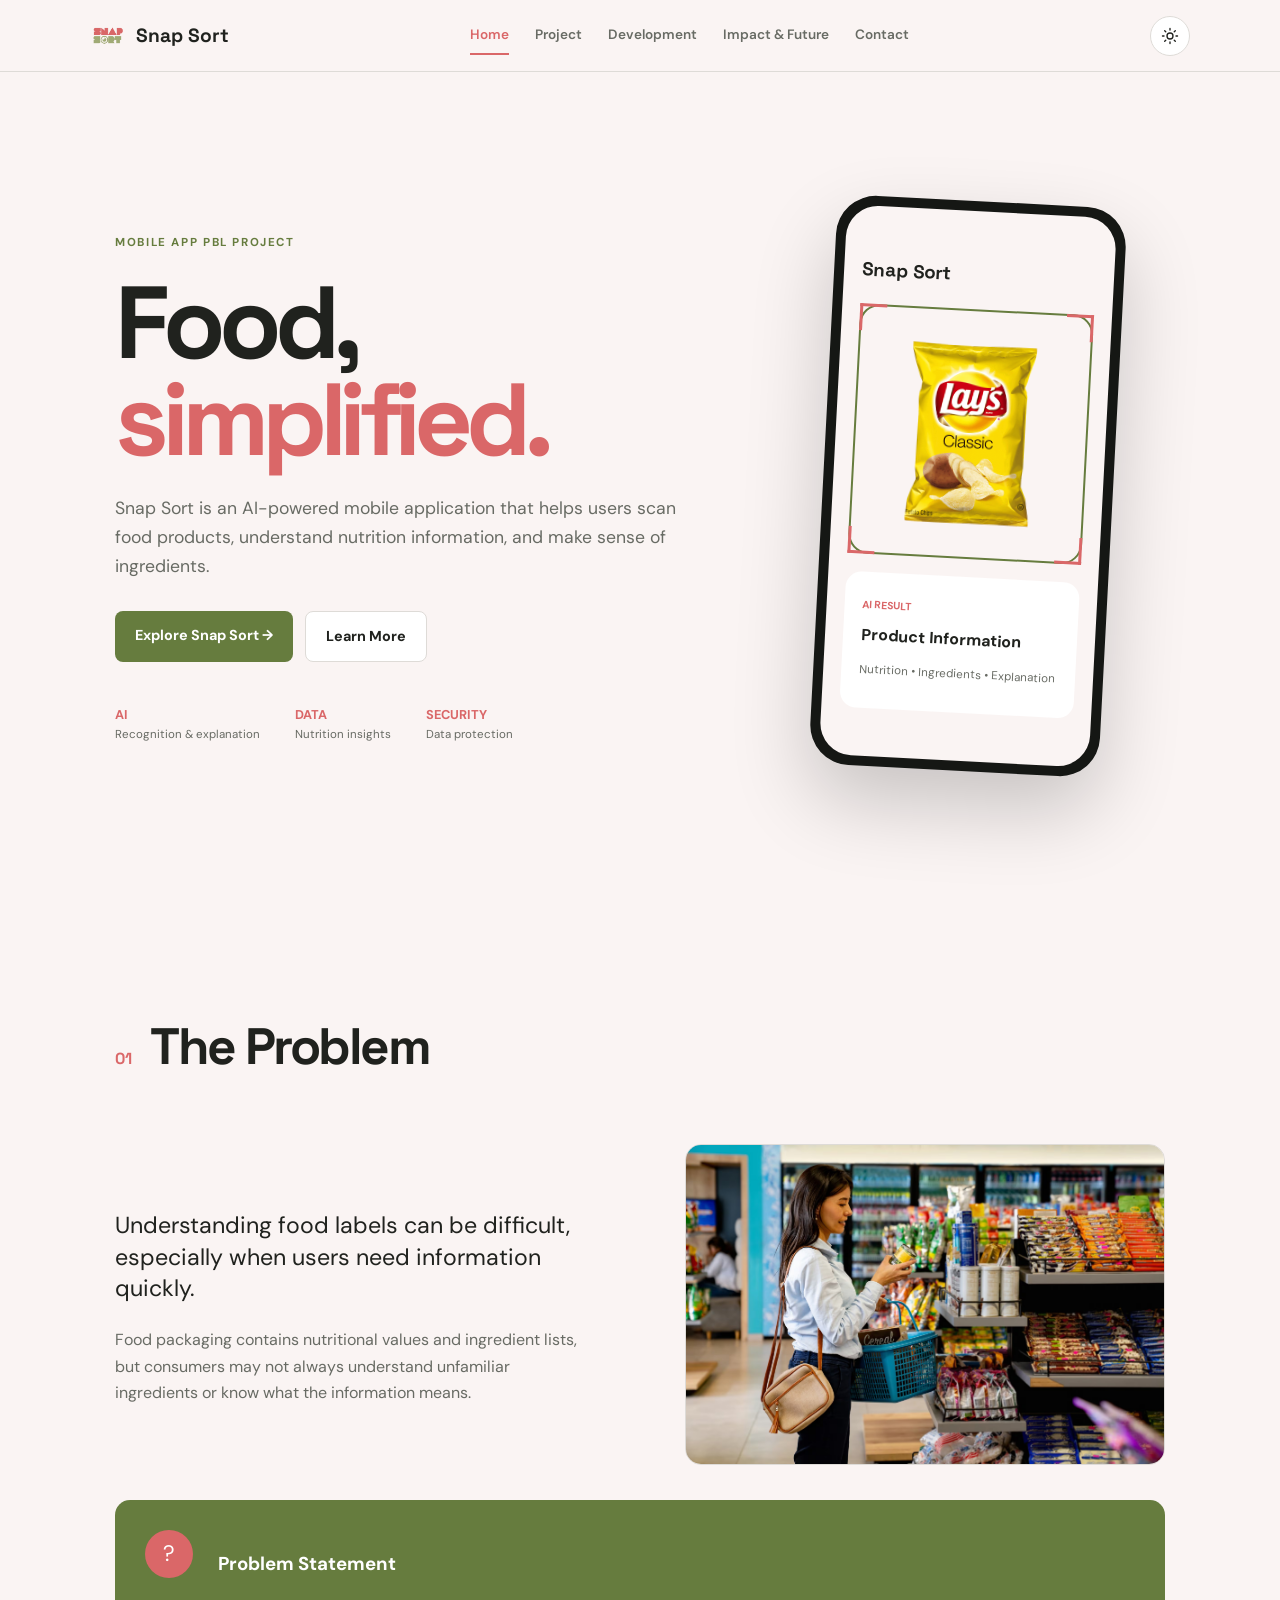
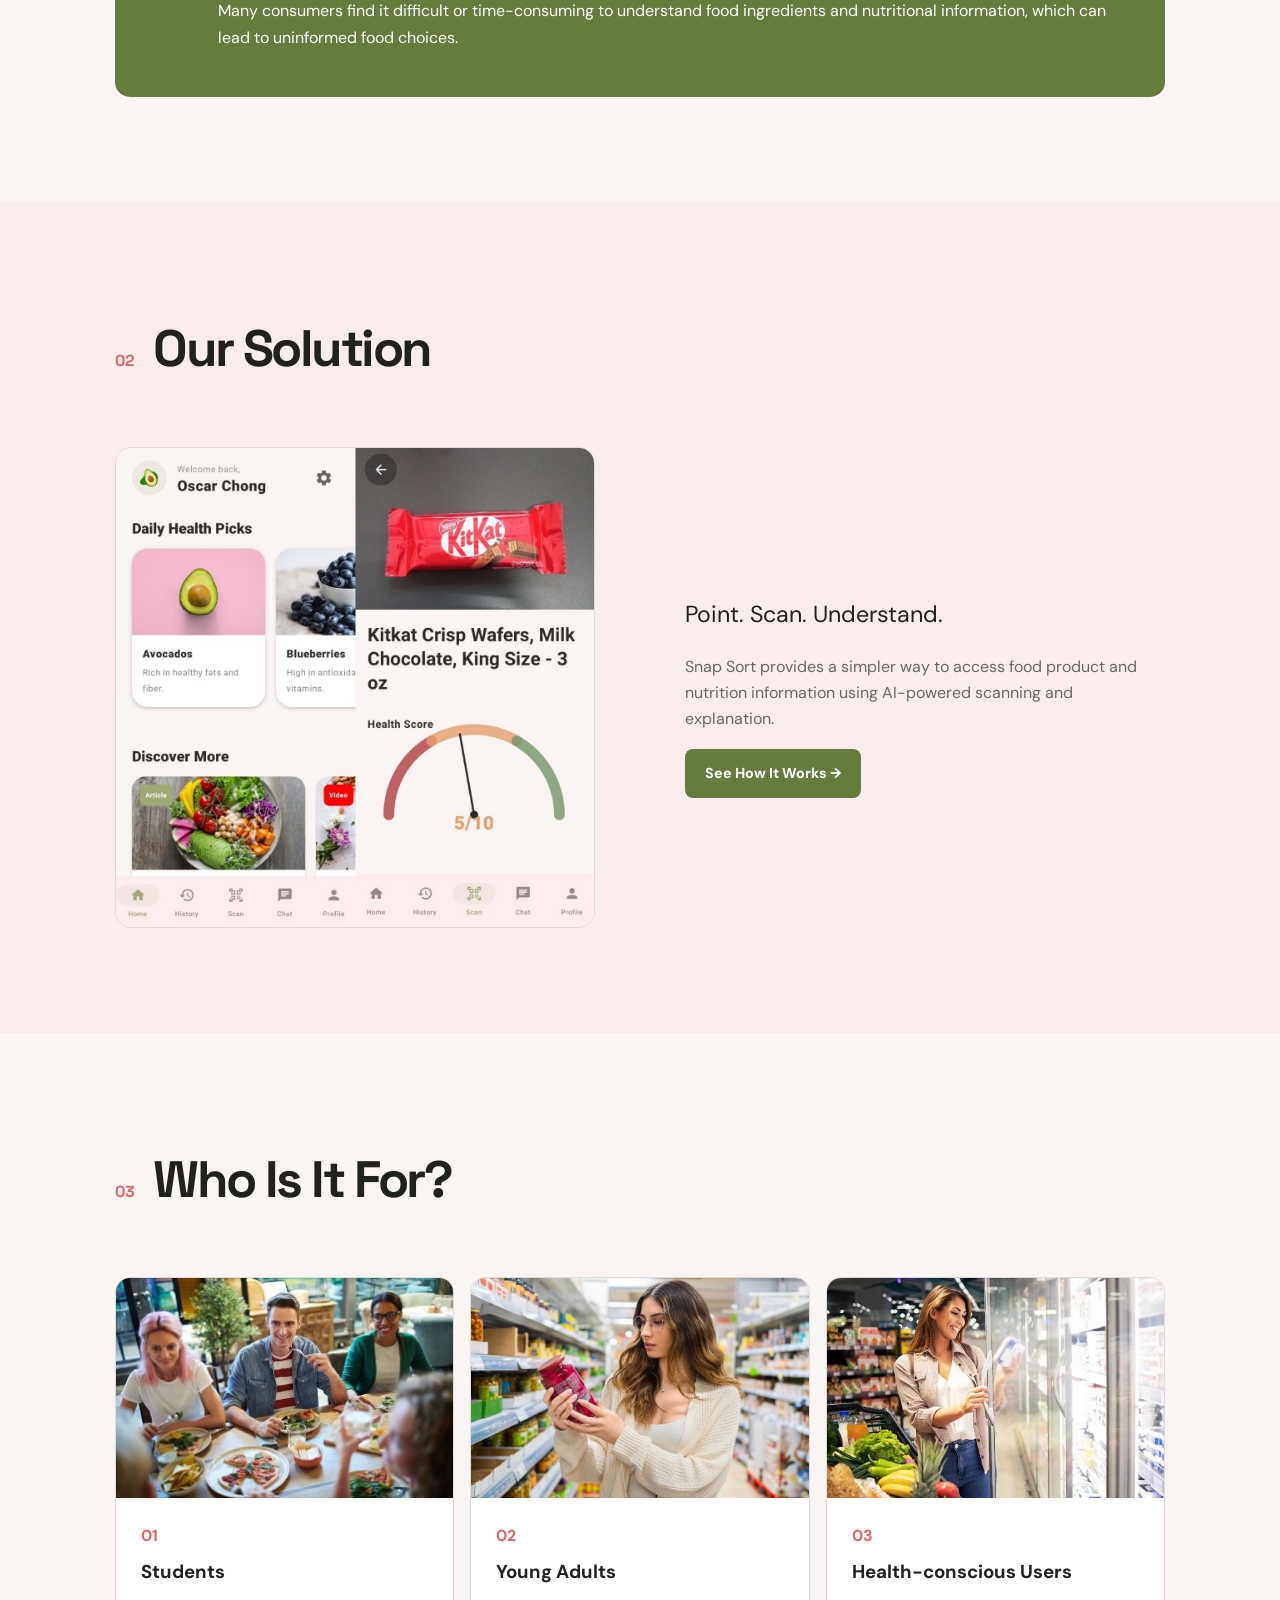
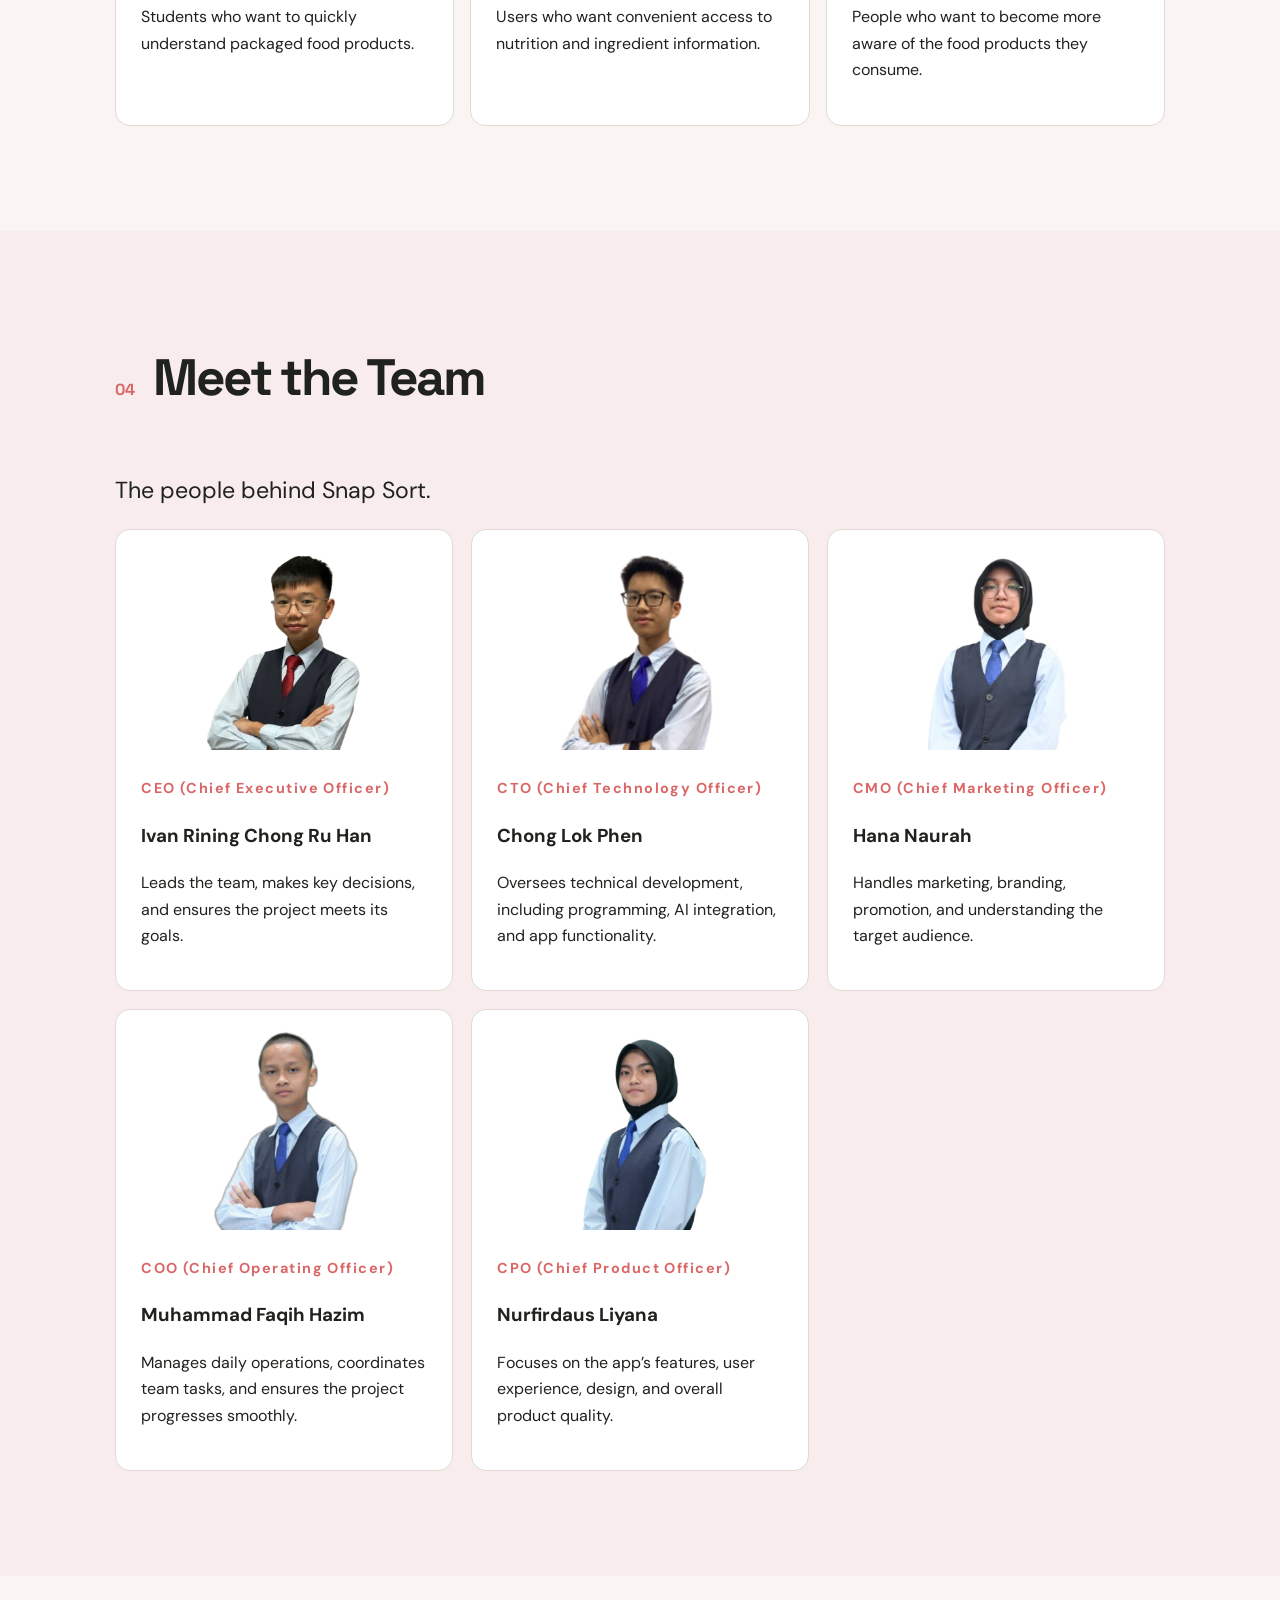
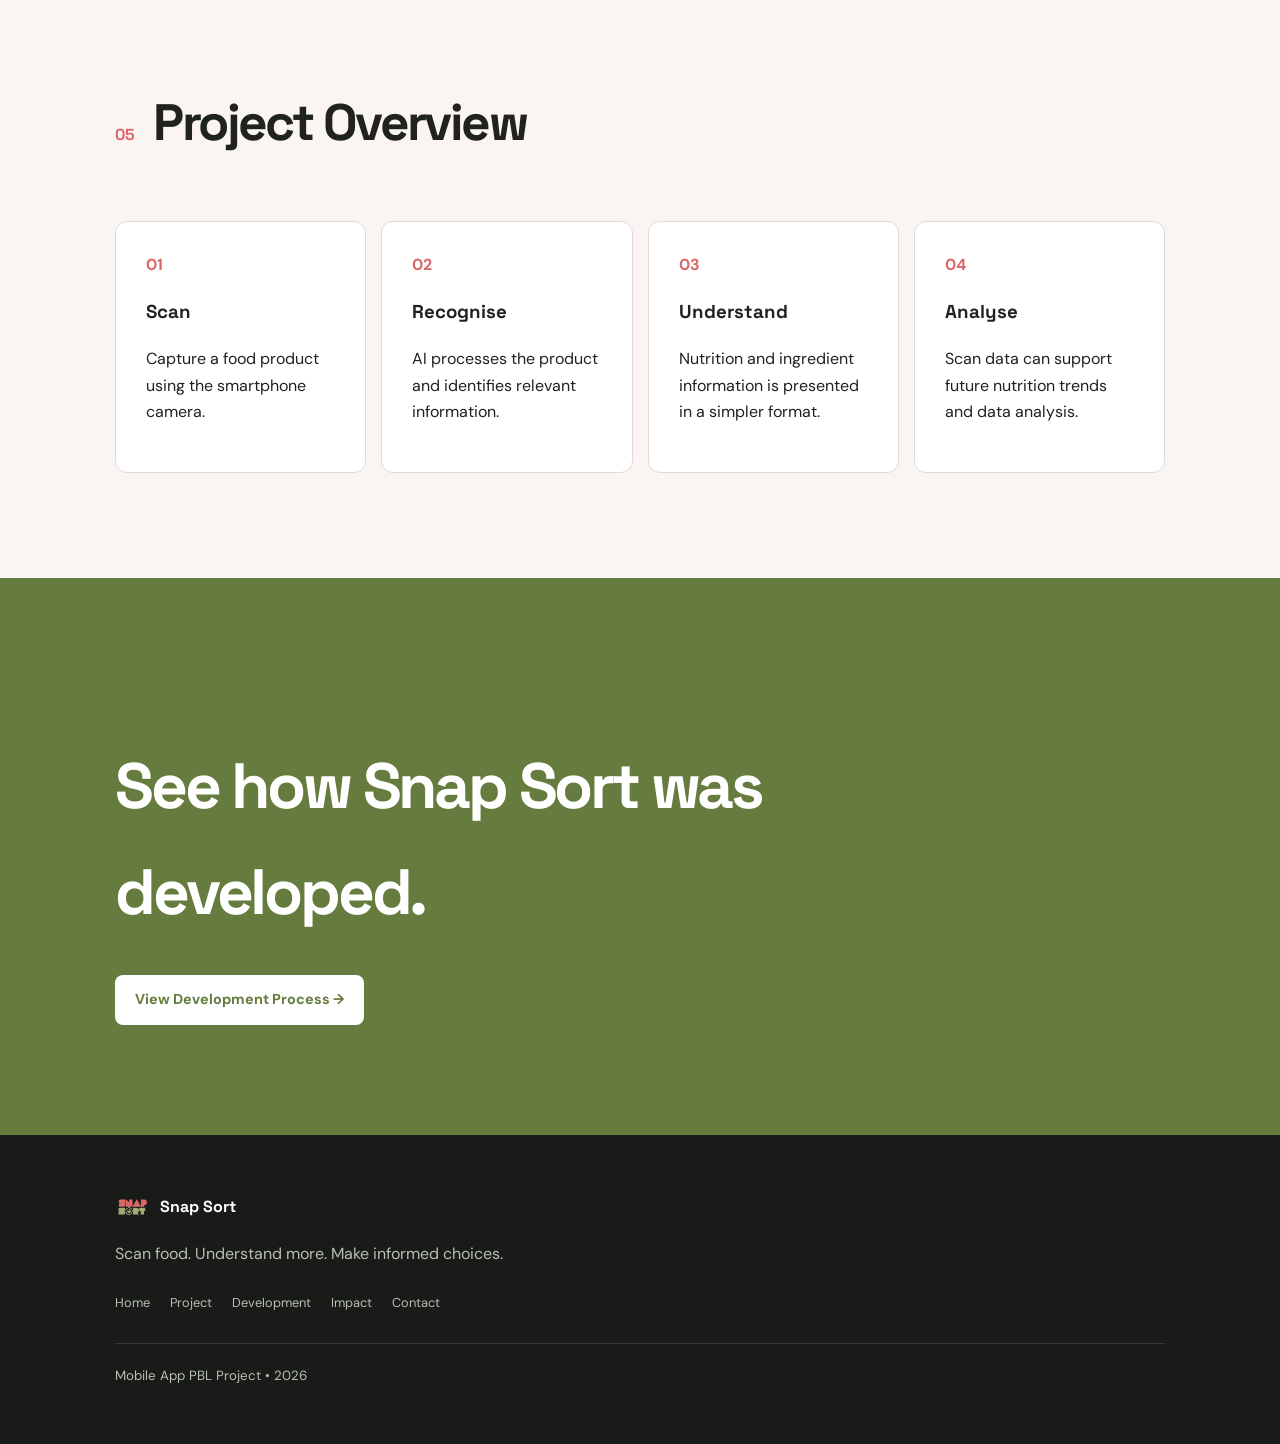
==== index.html @ 12dedc46 "Add files via upload" ====
<!DOCTYPE html>
<html lang="en">

<head>
    <meta charset="UTF-8">
    <meta name="viewport" content="width=device-width, initial-scale=1.0">

    <title>Snap Sort | AI-Powered Food Scanner</title>

    <link rel="stylesheet" href="style.css">

    <link rel="preconnect" href="https://fonts.googleapis.com">
    <link rel="preconnect" href="https://fonts.gstatic.com" crossorigin>

    <link href="https://fonts.googleapis.com/css2?family=DM+Sans:wght@400;500;600;700&family=Space+Grotesk:wght@500;600;700&display=swap" rel="stylesheet">

    <link rel="apple-touch-icon" sizes="180x180" href="/apple-touch-icon.png">
    <link rel="icon" type="image/png" sizes="32x32" href="/favicon-32x32.png">
    <link rel="icon" type="image/png" sizes="16x16" href="/favicon-16x16.png">
    <link rel="manifest" href="/site.webmanifest">
</head>

<body>

<header class="navbar">

    <a href="index.html" class="logo">
        <img src="assets/logo.png" alt="Snap Sort Logo">
        <span>Snap Sort</span>
    </a>

    <nav class="nav-links">
        <a href="index.html" class="active">Home</a>
        <a href="project.html">Project</a>
        <a href="development.html">Development</a>
        <a href="impact.html">Impact & Future</a>
        <a href="contact.html">Contact</a>
    </nav>

    <div class="nav-actions">

        <button id="themeToggle" class="theme-btn" aria-label="Toggle dark mode">
            <svg class="sun-icon" viewBox="0 0 24 24">
                <circle cx="12" cy="12" r="4"></circle>
                <path d="M12 2v2M12 20v2M4.93 4.93l1.41 1.41M17.66 17.66l1.41 1.41M2 12h2M20 12h2M4.93 19.07l1.41-1.41M17.66 6.34l1.41-1.41"></path>
            </svg>

            <svg class="moon-icon" viewBox="0 0 24 24">
                <path d="M21 12.79A9 9 0 1 1 11.21 3 7 7 0 0 0 21 12.79Z"></path>
            </svg>
        </button>

        <button class="menu-btn" id="menuBtn" aria-label="Open menu">
            ☰
        </button>

    </div>

</header>


<!-- HERO -->

<section class="hero">

    <div class="hero-content reveal">

        <span class="eyebrow">
            MOBILE APP PBL PROJECT
        </span>

        <h1>
            Food,
            <span>simplified.</span>
        </h1>

        <p>
            Snap Sort is an AI-powered mobile application that helps
            users scan food products, understand nutrition information,
            and make sense of ingredients.
        </p>

        <div class="hero-buttons">

            <a href="project.html" class="btn primary">
                Explore Snap Sort →
            </a>

            <a href="#problem" class="btn secondary">
                Learn More
            </a>

        </div>

        <div class="hero-stats">

            <div>
                <strong>AI</strong>
                <span>Recognition & explanation</span>
            </div>

            <div>
                <strong>DATA</strong>
                <span>Nutrition insights</span>
            </div>

            <div>
                <strong>SECURITY</strong>
                <span>Data protection</span>
            </div>

        </div>

    </div>


    <div class="phone-container reveal">

        <div class="phone">

            <div class="phone-screen">

                <h3>Snap Sort</h3>

                <div class="scan-box">

                    <div class="corner top-left"></div>
                    <div class="corner top-right"></div>
                    <div class="corner bottom-left"></div>
                    <div class="corner bottom-right"></div>

                    <!--<span>SCAN FOOD</span>-->

                        <img class="scan-box-food" src="assets/food-product.png">

                </div>

                <div class="result-preview">

                    <small>AI RESULT</small>

                    <h4>Product Information</h4>

                    <p>
                        Nutrition • Ingredients • Explanation
                    </p>

                </div>

            </div>

        </div>

    </div>

</section>


<!-- PROBLEM -->

<section class="section" id="problem">

    <div class="section-title reveal">

        <span>01</span>

        <h2>The Problem</h2>

    </div>


    <div class="two-column">

        <div class="reveal">

            <p class="large-text">
                Understanding food labels can be difficult,
                especially when users need information quickly.
            </p>

            <p class="muted">
                Food packaging contains nutritional values and
                ingredient lists, but consumers may not always
                understand unfamiliar ingredients or know what
                the information means.
            </p>

        </div>


        <!-- IMAGE -->

        <div class="visual-card reveal">

            <img
                src="assets/problem-shopping.jpg"
                alt="Person shopping for food"
            >

            <!--<div class="image-caption">
                Replace this with an image showing the problem,
                such as a person comparing food products.
            </div>-->

        </div>

    </div>


    <div class="problem-statement-box reveal">

        <div class="problem-icon">?</div>

        <div>

            <h3>Problem Statement</h3>

            <p>
                Many consumers find it difficult or time-consuming
                to understand food ingredients and nutritional
                information, which can lead to uninformed food choices.
            </p>

        </div>

    </div>

</section>


<!-- SOLUTION -->

<section class="section tinted">

    <div class="section-title reveal">

        <span>02</span>

        <h2>Our Solution</h2>

    </div>


    <div class="solution-layout">

        <div class="visual-card reveal">

            <img
                src="assets/solution.jpg"
                alt="Snap Sort solution"
            >

            <!--<div class="image-caption">
                Add an image showing the app solving the problem.
            </div>-->

        </div>


        <div class="reveal">

            <p class="large-text">
                Point. Scan. Understand.
            </p>

            <p class="muted">
                Snap Sort provides a simpler way to access food
                product and nutrition information using AI-powered
                scanning and explanation.
            </p>

            <a href="project.html" class="btn primary">
                See How It Works →
            </a>

        </div>

    </div>

</section>


<!-- TARGET USERS -->

<section class="section">

    <div class="section-title reveal">

        <span>03</span>

        <h2>Who Is It For?</h2>

    </div>


    <div class="audience-grid">

        <div class="audience-card reveal">

            <img
                src="assets/students.jpg"
                alt="Students"
            >

            <div class="audience-content">

                <span>01</span>

                <h3>Students</h3>

                <p>
                    Students who want to quickly understand
                    packaged food products.
                </p>

            </div>

        </div>


        <div class="audience-card reveal">

            <img
                src="assets/young-adults.jpg"
                alt="Young adults"
            >

            <div class="audience-content">

                <span>02</span>

                <h3>Young Adults</h3>

                <p>
                    Users who want convenient access to
                    nutrition and ingredient information.
                </p>

            </div>

        </div>


        <div class="audience-card reveal">

            <img
                src="assets/health-conscious.jpg"
                alt="Health conscious consumer"
            >

            <div class="audience-content">

                <span>03</span>

                <h3>Health-conscious Users</h3>

                <p>
                    People who want to become more aware of
                    the food products they consume.
                </p>

            </div>

        </div>

    </div>

</section>


<!-- MEET THE TEAM -->

<section class="section tinted">

    <div class="section-title reveal">

        <span>04</span>

        <h2>Meet the Team</h2>

    </div>


    <p class="large-text reveal">
        The people behind Snap Sort.
    </p>


    <div class="team-grid">

        <div class="team-card reveal">

            <img
                src="assets/team-member-1.png"
                alt="Team member"
            >

            <div>

                <span>CEO (Chief Executive Officer)</span>

                <h3>Ivan Rining Chong Ru Han</h3>

                <p>
                    Leads the team, makes key decisions, and ensures the project meets its goals.
                </p>

            </div>

        </div>


        <div class="team-card reveal">

            <img
                src="assets/team-member-2.png"
                alt="Team member"
            >

            <div>

                <span>CTO (Chief Technology Officer)</span>

                <h3>Chong Lok Phen</h3>

                <p>
                    Oversees technical development, including programming, AI integration, and app functionality.
                </p>

            </div>

        </div>

        <div class="team-card reveal">

            <img
                src="assets/team-member-3.png"
                alt="Team member"
            >

            <div>

                <span>CMO (Chief Marketing Officer)</span>

                <h3>Hana Naurah</h3>

                <p>
                    Handles marketing, branding, promotion, and understanding the target audience.
                </p>

            </div>

        </div>

        <div class="team-card reveal">

            <img
                src="assets/team-member-4.png"
                alt="Team member"
            >

            <div>

                <span>COO (Chief Operating Officer)</span>

                <h3>Muhammad Faqih Hazim</h3>

                <p>
                    Manages daily operations, coordinates team tasks, and ensures the project progresses smoothly.
                </p>

            </div>

        </div>


        <div class="team-card reveal">

            <img
                src="assets/team-member-5.png"
                alt="Team member"
            >

            <div>

                <span>CPO (Chief Product Officer)</span>

                <h3>Nurfirdaus Liyana</h3>

                <p>
                    Focuses on the app’s features, user experience, design, and overall product quality.
                </p>

            </div>

        </div>

    </div>

</section>


<!-- QUICK PROJECT OVERVIEW -->

<section class="section">

    <div class="section-title reveal">

        <span>05</span>

        <h2>Project Overview</h2>

    </div>


    <div class="overview-grid">

        <div class="overview-card reveal">

            <strong>01</strong>

            <h3>Scan</h3>

            <p>
                Capture a food product using the smartphone camera.
            </p>

        </div>


        <div class="overview-card reveal">

            <strong>02</strong>

            <h3>Recognise</h3>

            <p>
                AI processes the product and identifies relevant information.
            </p>

        </div>


        <div class="overview-card reveal">

            <strong>03</strong>

            <h3>Understand</h3>

            <p>
                Nutrition and ingredient information is presented
                in a simpler format.
            </p>

        </div>


        <div class="overview-card reveal">

            <strong>04</strong>

            <h3>Analyse</h3>

            <p>
                Scan data can support future nutrition trends
                and data analysis.
            </p>

        </div>

    </div>

</section>


<!-- CTA -->

<section class="cta-section">

    <div class="reveal">

        <span class="eyebrow">
            DISCOVER THE PROJECT
        </span>

        <h2>
            See how Snap Sort was developed.
        </h2>

        <a href="development.html" class="btn white">
            View Development Process →
        </a>

    </div>

</section>


<footer>

    <div class="footer-brand">

        <img
            src="assets/logo.png"
            alt="Snap Sort Logo"
        >

        <span>Snap Sort</span>

    </div>

    <p>
        Scan food. Understand more. Make informed choices.
    </p>

    <div class="footer-links">

        <a href="index.html">Home</a>
        <a href="project.html">Project</a>
        <a href="development.html">Development</a>
        <a href="impact.html">Impact</a>
        <a href="contact.html">Contact</a>

    </div>

    <div class="footer-line"></div>

    <small>
        Mobile App PBL Project • 2026
    </small>

</footer>


<button id="backToTop" class="back-to-top" aria-label="Back to top">
    ↑
</button>


<script src="script.js"></script>

</body>
</html>
---- style.css ----
:root {

    --pink: #da6768;
    --green: #667C3E;
    --cream: #faf4f3;

    --background: #faf4f3;
    --surface: #ffffff;

    --text: #20221e;
    --muted: #686b64;

    --border: #dedbd7;

    --dark: #20251f;

    --shadow:
        0 20px 50px rgba(40, 35, 30, 0.08);

}


body.dark {

    --background: #151814;
    --surface: #20251f;

    --text: #f4f3ee;
    --muted: #b5b9b0;

    --border: #373c35;

    --dark: #0e110e;

    --shadow:
        0 20px 50px rgba(0,0,0,.3);

}


* {
    box-sizing: border-box;
}


html {
    scroll-behavior: smooth;
}


body {

    margin: 0;

    background: var(--background);

    color: var(--text);

    font-family:
        "DM Sans",
        sans-serif;

    line-height: 1.65;

    transition:
        background .3s ease,
        color .3s ease;

}


a {
    color: inherit;
    text-decoration: none;
}


img {
    max-width: 100%;
    display: block;
}


button,
input,
textarea,
select {
    font-family: inherit;
}


/* =========================
   NAVBAR
========================= */

.navbar {

    position: sticky;

    top: 0;

    z-index: 100;

    height: 72px;

    padding:
        0 7vw;

    display: flex;

    align-items: center;

    justify-content: space-between;

    background:
        color-mix(
            in srgb,
            var(--background) 90%,
            transparent
        );

    backdrop-filter: blur(15px);

    border-bottom:
        1px solid var(--border);

}


.logo {

    display: flex;

    align-items: center;

    gap: 10px;

    font-family:
        "Space Grotesk",
        sans-serif;

    font-weight: 700;

    font-size: 1.2rem;

}


.logo img {

    width: 36px;

    height: 36px;

    object-fit: contain;

}


.nav-links {

    display: flex;

    gap: 26px;

}


.nav-links a {

    color: var(--muted);

    font-size: .85rem;

    font-weight: 600;

    position: relative;

    transition: .25s ease;

}


.nav-links a:hover,
.nav-links a.active {

    color: var(--pink);

}


.nav-links a.active::after {

    content: "";

    position: absolute;

    left: 0;

    bottom: -8px;

    width: 100%;

    height: 2px;

    background: var(--pink);

}


.nav-actions {

    display: flex;

    align-items: center;

    gap: 8px;

}


/* THEME ICON */

.theme-btn {

    width: 40px;

    height: 40px;

    border: 1px solid var(--border);

    border-radius: 50%;

    background: var(--surface);

    color: var(--text);

    display: grid;

    place-items: center;

    cursor: pointer;

    transition: .25s ease;

}


.theme-btn:hover {

    transform: rotate(15deg);

}


.theme-btn svg {

    width: 18px;

    height: 18px;

    fill: none;

    stroke: currentColor;

    stroke-width: 1.8;

    stroke-linecap: round;

    stroke-linejoin: round;

}


.moon-icon {
    display: none;
}


body.dark .sun-icon {
    display: none;
}


body.dark .moon-icon {
    display: block;
}


/* MOBILE MENU */

.menu-btn {

    display: none;

    width: 40px;

    height: 40px;

    border: 1px solid var(--border);

    border-radius: 8px;

    background: var(--surface);

    color: var(--text);

    cursor: pointer;

}


/* =========================
   HERO
========================= */

.hero {

    min-height:
        calc(100vh - 72px);

    padding:
        8vw 9vw;

    display: grid;

    grid-template-columns:
        1.2fr .8fr;

    align-items: center;

    gap: 5vw;

}


.eyebrow {

    color: var(--green);

    font-size: .72rem;

    font-weight: 700;

    letter-spacing: .14em;

}


.hero h1,
.page-hero h1 {

    margin:
        20px 0 25px;

    font-family:
        "Space Grotesk",
        sans-serif;

    font-size:
        clamp(4rem, 8vw, 8rem);

    line-height: .95;

    letter-spacing: -.07em;

}


.hero h1 span,
.page-hero h1 span {

    color: var(--pink);

}


.hero-content > p {

    max-width: 650px;

    color: var(--muted);

    font-size: 1.1rem;

}


.hero-buttons {

    display: flex;

    gap: 12px;

    margin:
        30px 0 42px;

    flex-wrap: wrap;

}


.btn {

    display: inline-block;

    padding:
        13px 20px;

    border-radius: 8px;

    border: none;

    font-weight: 700;

    font-size: .9rem;

    cursor: pointer;

    transition:
        transform .25s ease,
        box-shadow .25s ease;

}


.btn:hover {

    transform:
        translateY(-3px);

    box-shadow:
        0 10px 25px rgba(0,0,0,.1);

}


.btn.primary {

    background: var(--green);

    color: white;

}


.btn.secondary {

    background: var(--surface);

    border:
        1px solid var(--border);

}


.btn.white {

    background: white;

    color: var(--green);

}


.hero-stats {

    display: flex;

    gap: 35px;

    flex-wrap: wrap;

}


.hero-stats div {

    display: grid;

}


.hero-stats strong {

    color: var(--pink);

    font-size: .8rem;

}


.hero-stats span {

    color: var(--muted);

    font-size: .72rem;

}


/* PHONE */

.phone-container {

    display: flex;

    justify-content: center;

}


.phone {

    width: 290px;

    height: 570px;

    padding: 10px;

    background: #151714;

    border-radius: 40px;

    box-shadow:
        0 35px 80px rgba(0,0,0,.2);

    transform: rotate(3deg);

    animation:
        floatingPhone 5s ease-in-out infinite;

}


@keyframes floatingPhone {

    0%, 100% {

        transform:
            rotate(3deg)
            translateY(0);

    }

    50% {

        transform:
            rotate(3deg)
            translateY(-12px);

    }

}


.phone-screen {

    height: 100%;

    border-radius: 32px;

    background: var(--cream);

    padding: 30px 18px;

}


.phone-screen h3 {

    font-family:
        "Space Grotesk";

}


.scan-box {

    height: 250px;

    border:
        2px solid var(--green);

    border-radius: 20px;

    display: grid;

    place-items: center;

    color: var(--green);

    font-weight: 700;

    position: relative;

}

.scan-box-food {

    height: 180px;

}


.corner {

    position: absolute;

    width: 27px;

    height: 27px;

    border-color: var(--pink);

    border-style: solid;

}


.top-left {

    top: -2px;
    left: -2px;

    border-width:
        3px 0 0 3px;

}


.top-right {

    top: -2px;
    right: -2px;

    border-width:
        3px 3px 0 0;

}


.bottom-left {

    bottom: -2px;
    left: -2px;

    border-width:
        0 0 3px 3px;

}


.bottom-right {

    bottom: -2px;
    right: -2px;

    border-width:
        0 3px 3px 0;

}


.result-preview {

    margin-top: 18px;

    padding: 18px;

    background: var(--surface);

    border-radius: 16px;

}


.result-preview small {

    color: var(--pink);

    font-weight: 700;

    font-size: .65rem;

}


.result-preview h4 {

    margin: 5px 0;

}


.result-preview p {

    color: var(--muted);

    font-size: .72rem;

}


/* =========================
   GENERAL
========================= */

.section {

    padding:
        105px 9vw;

}


.tinted {

    background:
        color-mix(
            in srgb,
            var(--pink) 5%,
            var(--background)
        );

}


.section-title {

    display: flex;

    align-items: baseline;

    gap: 18px;

    margin-bottom: 55px;

}


.section-title > span {

    color: var(--pink);

    font-family:
        "Space Grotesk";

    font-weight: 700;

}


.section-title h2 {

    margin: 0;

    font-family:
        "Space Grotesk";

    font-size:
        clamp(2.2rem, 4vw, 4rem);

    letter-spacing:
        -.05em;

}


.large-text {

    font-size: 1.45rem;

    line-height: 1.35;

}


.muted {

    color: var(--muted);

}


/* =========================
   PAGE HERO
========================= */

.page-hero {

    padding:
        120px 9vw 100px;

    background:
        linear-gradient(
            135deg,
            color-mix(
                in srgb,
                var(--pink) 9%,
                var(--background)
            ),
            var(--background)
        );

}


.page-hero p {

    max-width: 650px;

    color: var(--muted);

    font-size: 1.1rem;

}


/* =========================
   IMAGE CARDS
========================= */

.visual-card {

    overflow: hidden;

    border-radius: 16px;

    background: var(--surface);

    border:
        1px solid var(--border);

}


.visual-card img {

    width: 100%;

    height: 100%;

    min-height: 300px;

    object-fit: cover;

}


.image-caption {

    padding:
        12px 16px;

    color: var(--muted);

    font-size: .75rem;

}


.two-column {

    display: grid;

    grid-template-columns:
        1fr 1fr;

    gap: 7vw;

    align-items: center;

}


.solution-layout {

    display: grid;

    grid-template-columns:
        1fr 1fr;

    gap: 7vw;

    align-items: center;

}


.problem-statement-box {

    margin-top: 35px;

    display: flex;

    gap: 25px;

    padding: 30px;

    background: var(--green);

    color: white;

    border-radius: 15px;

}


.problem-icon {

    min-width: 48px;

    height: 48px;

    display: grid;

    place-items: center;

    border-radius: 50%;

    background: var(--pink);

    font-size: 1.4rem;

}


/* =========================
   AUDIENCE
========================= */

.audience-grid {

    display: grid;

    grid-template-columns:
        repeat(3, 1fr);

    gap: 16px;

}


.audience-card {

    overflow: hidden;

    background: var(--surface);

    border:
        1px solid var(--border);

    border-radius: 15px;

    transition:
        transform .25s ease,
        box-shadow .25s ease;

}


.audience-card:hover {

    transform:
        translateY(-8px);

    box-shadow:
        var(--shadow);

}


.audience-card img {

    width: 100%;

    height: 220px;

    object-fit: cover;

}


.audience-content {

    padding: 25px;

}


.audience-content > span {

    color: var(--pink);

    font-weight: 700;

}


.audience-content h3 {

    margin:
        8px 0;

}


/* =========================
   TEAM
========================= */

.team-grid {

    display: grid;

    grid-template-columns:
        repeat(3, 1fr);

    gap: 18px;

}


.team-card {

    background: var(--surface);

    border:
        1px solid var(--border);

    border-radius: 15px;

    overflow: hidden;

    transition: .25s ease;

}


.team-card:hover {

    transform:
        translateY(-6px);

    box-shadow:
        var(--shadow);

}


.team-card > img {

    margin-top: 20px;
    width: 100%;

    height: 200px;

    object-fit: scale-down;

}


.team-card > div {

    padding: 25px;

}


.team-card span {

    color: var(--pink);

    font-size: .9rem;

    font-weight: 700;

    letter-spacing: .1em;

}


/* =========================
   OVERVIEW
========================= */

.overview-grid {

    display: grid;

    grid-template-columns:
        repeat(4, 1fr);

    gap: 15px;

}


.overview-card {

    padding: 30px;

    background: var(--surface);

    border:
        1px solid var(--border);

    border-radius: 12px;

}


.overview-card strong {

    color: var(--pink);

}


.overview-card h3 {

    font-family:
        "Space Grotesk";

}


/* =========================
   FEATURE
========================= */

.feature-grid {

    display: grid;

    grid-template-columns:
        repeat(4, 1fr);

    gap: 15px;

}


.feature-card {

    overflow: hidden;

    background: var(--surface);

    border:
        1px solid var(--border);

    border-radius: 12px;

    transition: .25s ease;

}


.feature-card:hover {

    transform:
        translateY(-8px);

    box-shadow:
        var(--shadow);

}


.feature-card > div,
.feature-card > h3,
.feature-card > p {

    margin-left: 24px;

    margin-right: 24px;

}


.feature-number {

    padding-top: 25px;

    color: var(--pink);

    font-family:
        "Space Grotesk";

    font-weight: 700;

}


.feature-card img {

    width: 100%;

    height: 160px;

    object-fit: cover;

    margin-top: 25px;

}


/* =========================
   SCREENSHOTS
========================= */

.screenshots {

    display: grid;

    grid-template-columns:
        repeat(3, 1fr);

    gap: 20px;

}


.screenshot-card {

    background: var(--surface);

    padding: 15px;

    border-radius: 15px;

}


.screenshot-image {

    background:
        var(--background);

    border-radius: 10px;

    overflow: hidden;

}


.screenshot-image img {

    width: 100%;

    height: 420px;

    object-fit: contain;

}


.screenshot-card h3 {

    margin:
        20px 10px 5px;

}


.screenshot-card p {

    margin:
        0 10px 15px;

    color: var(--muted);

    font-size: .8rem;

}


/* =========================
   DOMAINS
========================= */

.domain-grid {

    display: grid;

    grid-template-columns:
        repeat(3, 1fr);

    gap: 16px;

}


.domain-card {

    padding: 35px;

    min-height: 310px;

    border-radius: 15px;

}


.ai-card {

    background: #ead2d1;

}


.data-card {

    background: #e2e6d7;

}


.security-card {

    background: #e7e4dc;

}


body.dark .ai-card {

    background: #432e2e;

}


body.dark .data-card {

    background: #30382a;

}


body.dark .security-card {

    background: #34332d;

}


.domain-label {

    font-size: .7rem;

    font-weight: 700;

    letter-spacing: .12em;

}


.domain-card h3 {

    margin-top: 25px;

    font-size: 1.8rem;

}


.pills {

    display: flex;

    gap: 7px;

    flex-wrap: wrap;

    margin-top: 25px;

}


.pills span {

    background:
        rgba(255,255,255,.6);

    padding:
        6px 9px;

    border-radius: 20px;

    font-size: .7rem;

}


/* =========================
   SYSTEM FLOW
========================= */

.system-flow {

    display: flex;

    justify-content: center;

    align-items: center;

    gap: 12px;

    flex-wrap: wrap;

}


.flow-step {

    display: grid;

    min-width: 120px;

    padding:
        18px 22px;

    background: var(--surface);

    border:
        1px solid var(--border);

    border-radius: 10px;

}


.flow-step span {

    color: var(--pink);

    font-size: .7rem;

}


.flow-step strong {

    font-family:
        "Space Grotesk";

}


.flow-step small {

    color: var(--muted);

}


.flow-arrow {

    color: var(--green);

    font-size: 1.5rem;

}


/* =========================
   VIDEO
========================= */

.dark-section {

    background: var(--dark);

    color: white;

}


.light h2 {

    color: white;

}


.light > span {

    color: #efa2a3;

}


.video-box {

    width: 100%;

    max-width: 1100px;

    margin: auto;

    overflow: hidden;

    border-radius: 16px;

    background: #000;

}


.video-box video {

    display: block;

    width: 100%;

    max-height: 650px;

}


.light-video {

    border:
        1px solid var(--border);

}


.video-description {

    max-width: 800px;

    margin:
        20px auto 0;

    text-align: center;

    color: var(--muted);

}


/* =========================
   TIMELINE
========================= */

.timeline {

    max-width: 900px;

    margin: auto;

}


.timeline-item {

    display: grid;

    grid-template-columns:
        65px 1fr;

    gap: 25px;

    padding-bottom: 50px;

    border-left:
        1px solid var(--border);

    margin-left: 30px;

}


.timeline-item > span {

    margin-left: -33px;

    width: 64px;

    height: 64px;

    display: grid;

    place-items: center;

    border-radius: 50%;

    background: var(--background);

    border:
        1px solid var(--border);

    color: var(--pink);

    font-family:
        "Space Grotesk";

}


.timeline-item p {

    color: var(--muted);

}


.timeline-item img {

    width: 100%;

    max-width: 600px;

    max-height: 350px;

    object-fit: cover;

    border-radius: 10px;

    margin-top: 18px;

}


/* =========================
   EVIDENCE
========================= */

.evidence-grid {

    display: grid;

    grid-template-columns:
        repeat(3, 1fr);

    gap: 16px;

    margin-top: 50px;

}


.evidence-card {

    overflow: hidden;

    background: var(--surface);

    border:
        1px solid var(--border);

    border-radius: 12px;

}


.evidence-card img {

    width: 100%;

    height: 220px;

    object-fit: cover;

}


.evidence-card h3,
.evidence-card p {

    margin-left: 18px;

    margin-right: 18px;

}


.evidence-card p {

    color: var(--muted);

    font-size: .8rem;

}


/* =========================
   DELIVERABLES
========================= */

.deliverables {

    display: grid;

    grid-template-columns:
        repeat(2, 1fr);

    gap: 12px;

}


.deliverable {

    display: flex;

    gap: 16px;

    padding: 20px;

    background: var(--surface);

    border:
        1px solid var(--border);

    border-radius: 10px;

}


.deliverable > span {

    color: var(--green);

    font-weight: 700;

}


.deliverable p {

    margin:
        5px 0 0;

    color: var(--muted);

    font-size: .8rem;

}


/* =========================
   IMPACT
========================= */

.value-grid {

    display: grid;

    grid-template-columns:
        1fr 1fr;

    gap: 8vw;

}


.impact-list > div {

    display: grid;

    grid-template-columns:
        45px 1fr;

    gap: 15px;

    padding: 16px 0;

    border-bottom:
        1px solid var(--border);

}


.impact-list b {

    color: var(--pink);

}


.benefits-layout {

    display: grid;

    grid-template-columns:
        1fr 1fr;

    gap: 7vw;

    align-items: center;

}


.metrics {

    display: grid;

    grid-template-columns:
        repeat(3, 1fr);

    margin-top: 45px;

}


.metric {

    padding: 30px;

    text-align: center;

    border-right:
        1px solid var(--border);

}


.metric:last-child {

    border-right: none;

}


.metric strong {

    display: block;

    font-family:
        "Space Grotesk";

    font-size: 3rem;

    color: var(--green);

}


.metric span {

    color: var(--muted);

}


.survey-image {

    max-width: 900px;

    margin:
        40px auto 0;

}


.survey-image img {

    max-height: 500px;

    object-fit: contain;

}


/* =========================
   FUTURE
========================= */

.future-grid {

    display: grid;

    grid-template-columns:
        repeat(3, 1fr);

    gap: 15px;

}


.future-card {

    padding: 28px;

    border:
        1px solid #41483e;

    border-radius: 12px;

}


.future-card > span {

    color: #efa2a3;

    font-size: .7rem;

    font-weight: 700;

    letter-spacing: .1em;

}


.future-card h3 {

    color: white;

}


.future-card p {

    color: #b9beb6;

    font-size: .88rem;

}


.future-conclusion {

    margin-top: 45px;

    padding: 25px;

    border-left:
        3px solid var(--pink);

    color: #d4d8d0;

}


/* =========================
   LINKS
========================= */

.links-grid {

    display: grid;

    grid-template-columns:
        repeat(4, 1fr);

    gap: 15px;

}


.link-card {

    min-height: 170px;

    padding: 28px;

    display: grid;

    background: var(--surface);

    border:
        1px solid var(--border);

    border-radius: 12px;

    transition: .25s ease;

}


.link-card:hover {

    transform:
        translateY(-6px);

    border-color: var(--pink);

}


.link-card span {

    color: var(--pink);

    font-size: 1.8rem;

}


.link-card small {

    color: var(--muted);

}


.qr-small {

    width: 100px;

    height: 100px;

    object-fit: contain;

}


/* =========================
   REFERENCES
========================= */

.references {

    max-width: 900px;

}


.references li {

    padding: 6px 0;

    color: var(--muted);

}


/* =========================
   CONTACT
========================= */

.contact-grid {

    display: grid;

    grid-template-columns:
        .8fr 1.2fr;

    gap: 7vw;

}


.contact-info {

    display: grid;

    align-content: start;

    gap: 20px;

}


.contact-item {

    display: flex;

    gap: 18px;

    padding: 22px;

    background: var(--surface);

    border:
        1px solid var(--border);

    border-radius: 12px;

}


.contact-item > span {

    color: var(--pink);

    font-size: 1.4rem;

}


.contact-item small {

    display: block;

    color: var(--muted);

    font-size: .7rem;

    font-weight: 700;

    text-transform: uppercase;

    letter-spacing: .08em;

}


.contact-item a {

    color: var(--green);

    font-weight: 600;

}


.feedback-box {

    padding: 35px;

    background: var(--surface);

    border:
        1px solid var(--border);

    border-radius: 15px;

}


.feedback-box form {

    display: grid;

    gap: 9px;

    margin-top: 25px;

}


.feedback-box label {

    margin-top: 8px;

    font-size: .8rem;

    font-weight: 700;

}


.feedback-box input,
.feedback-box textarea,
.feedback-box select {

    width: 100%;

    padding: 13px 14px;

    border:
        1px solid var(--border);

    border-radius: 8px;

    background: var(--background);

    color: var(--text);

    outline: none;

    resize: vertical;

}


.feedback-box input:focus,
.feedback-box textarea:focus,
.feedback-box select:focus {

    border-color: var(--pink);

}


.feedback-box button {

    margin-top: 12px;

}


/* =========================
   CTA
========================= */

.cta-section {

    padding:
        110px 9vw;

    background: var(--green);

    color: white;

}


.cta-section h2 {

    max-width: 800px;

    margin:
        20px 0 30px;

    font-family:
        "Space Grotesk";

    font-size:
        clamp(2.5rem, 5vw, 5rem);

    letter-spacing:
        -.05em;

}


/* =========================
   FOOTER
========================= */

footer {

    padding:
        55px 9vw;

    background: #181b17;

    color: #b9beb6;

}


.footer-brand {

    display: flex;

    align-items: center;

    gap: 10px;

    font-family:
        "Space Grotesk";

    font-weight: 700;

    color: white;

}


.footer-brand img {

    width: 35px;

    height: 35px;

    object-fit: contain;

}


.footer-links {

    display: flex;

    gap: 20px;

    flex-wrap: wrap;

    margin-top: 25px;

}


.footer-links a {

    color: #b9beb6;

    font-size: .8rem;

}


.footer-links a:hover {

    color: white;

}


.footer-line {

    height: 1px;

    margin:
        30px 0 18px;

    background: #353a34;

}


/* =========================
   BACK TO TOP
========================= */

.back-to-top {

    position: fixed;

    right: 25px;

    bottom: 25px;

    width: 48px;

    height: 48px;

    border: none;

    border-radius: 50%;

    background: var(--pink);

    color: white;

    font-size: 1.3rem;

    cursor: pointer;

    opacity: 0;

    transform:
        translateY(20px);

    pointer-events: none;

    transition: .3s ease;

    box-shadow:
        0 10px 30px rgba(0,0,0,.2);

}


.back-to-top.show {

    opacity: 1;

    transform:
        translateY(0);

    pointer-events: auto;

}


/* =========================
   ANIMATION
========================= */

.reveal {

    opacity: 0;

    transform:
        translateY(35px);

    transition:
        opacity .7s ease,
        transform .7s ease;

}


.reveal.visible {

    opacity: 1;

    transform:
        translateY(0);

}


/* =========================
   MOBILE
========================= */

@media(max-width: 1000px) {

    .nav-links {

        display: none;

        position: absolute;

        top: 72px;

        left: 0;

        right: 0;

        padding:
            25px 8vw;

        background:
            var(--background);

        border-bottom:
            1px solid var(--border);

        flex-direction: column;

        gap: 18px;

    }


    .nav-links.open {

        display: flex;

    }


    .menu-btn {

        display: block;

    }


    .hero {

        grid-template-columns: 1fr;

    }


    .phone-container {

        display: none;

    }


    .feature-grid,
    .overview-grid,
    .domain-grid,
    .future-grid {

        grid-template-columns:
            repeat(2, 1fr);

    }


    .screenshots,
    .evidence-grid,
    .team-grid {

        grid-template-columns:
            repeat(2, 1fr);

    }


    .links-grid {

        grid-template-columns:
            repeat(2, 1fr);

    }

}


/* =========================
   SMALL MOBILE
========================= */

@media(max-width: 650px) {

    .navbar {

        padding:
            0 6vw;

    }


    .hero,
    .section {

        padding-left: 7vw;
        padding-right: 7vw;

    }


    .hero h1,
    .page-hero h1 {

        font-size: 4rem;

    }


    .two-column,
    .solution-layout,
    .value-grid,
    .benefits-layout,
    .contact-grid {

        grid-template-columns: 1fr;

    }


    .feature-grid,
    .overview-grid,
    .domain-grid,
    .audience-grid,
    .future-grid,
    .screenshots,
    .evidence-grid,
    .team-grid,
    .deliverables,
    .links-grid {

        grid-template-columns: 1fr;

    }


    .system-flow {

        flex-direction: column;

    }


    .flow-arrow {

        transform:
            rotate(90deg);

    }


    .metrics {

        grid-template-columns: 1fr;

    }


    .metric {

        border-right: none;

        border-bottom:
            1px solid var(--border);

    }


    .metric:last-child {

        border-bottom: none;

    }


    .timeline-item {

        grid-template-columns:
            45px 1fr;

        margin-left: 22px;

    }


    .timeline-item > span {

        width: 45px;

        height: 45px;

        margin-left: -23px;

    }


    .problem-statement-box {

        flex-direction: column;

    }

}
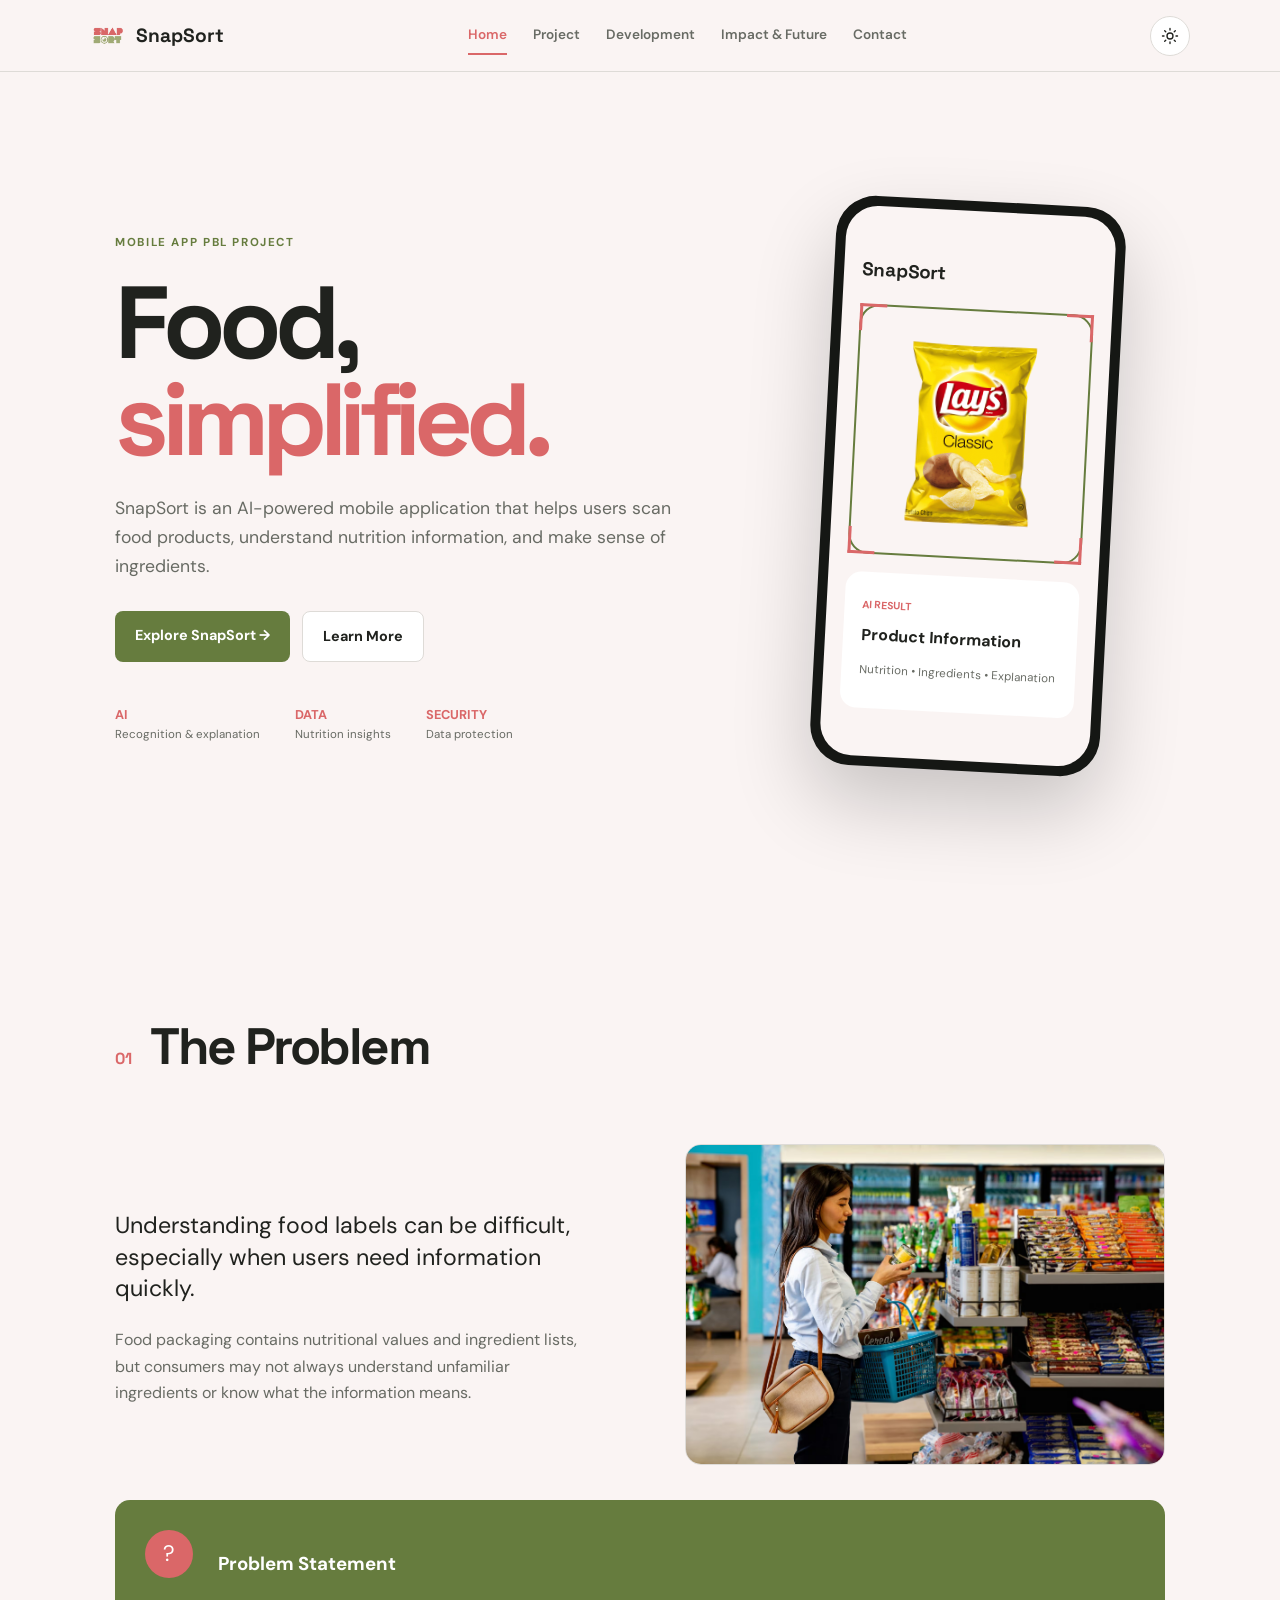
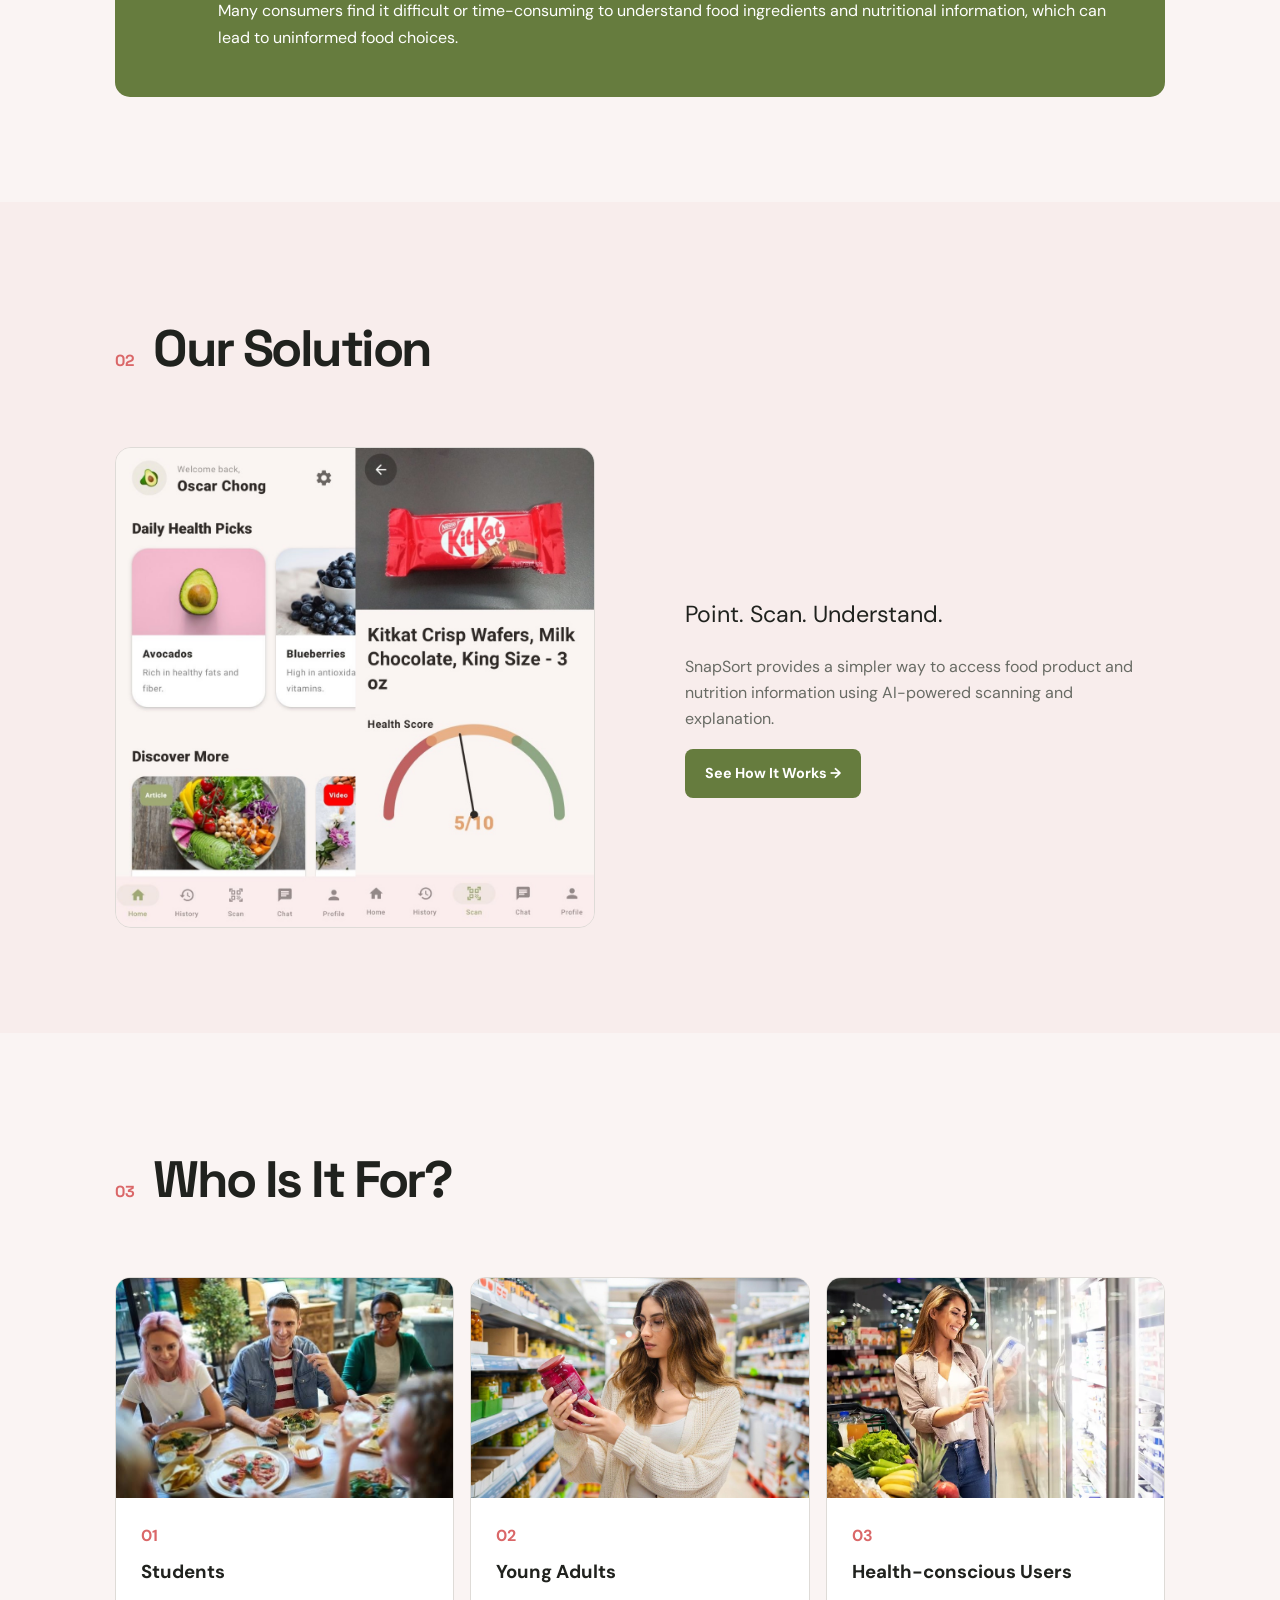
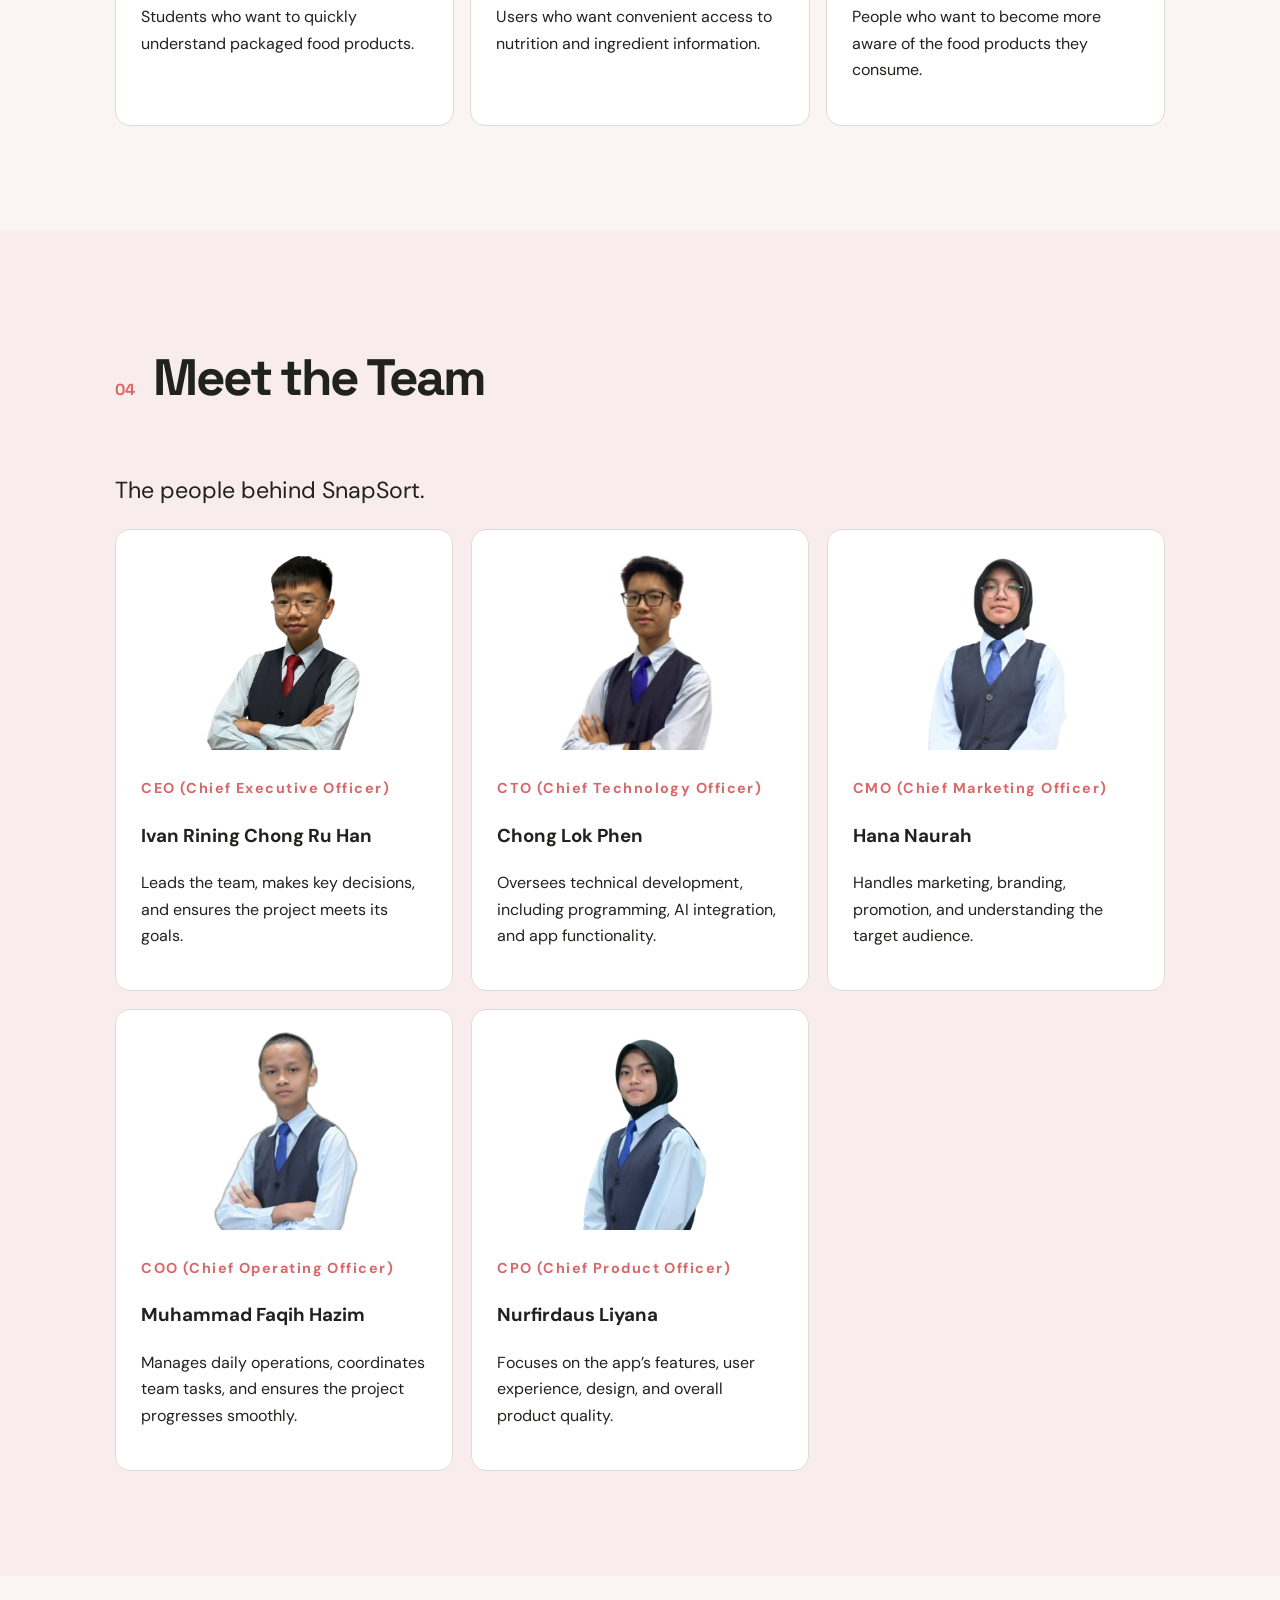
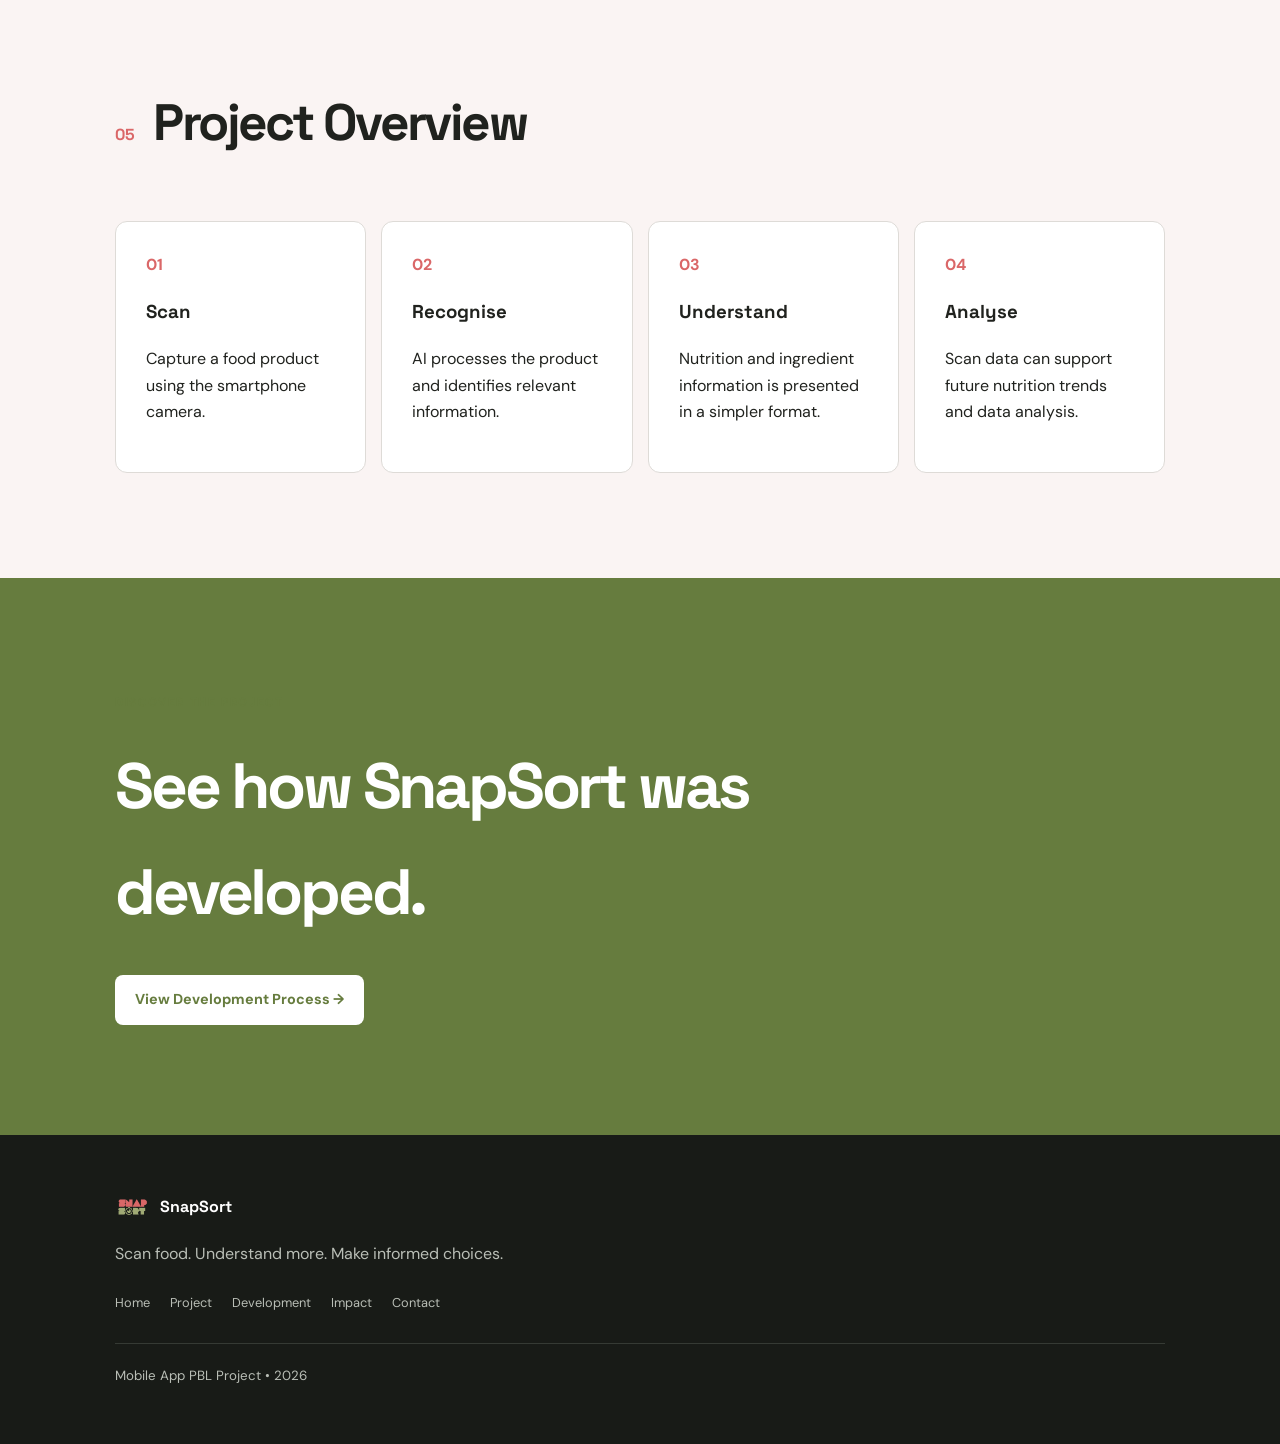
==== commit f099c2ba: "Update index.html" ====
--- a/index.html
+++ b/index.html
@@ -2,10 +2,14 @@
 <html lang="en">
 
 <head>
+    <link rel="apple-touch-icon" sizes="180x180" href="apple-touch-icon.png">
+    <link rel="icon" type="image/png" sizes="32x32" href="favicon-32x32.png">
+    <link rel="icon" type="image/png" sizes="16x16" href="favicon-16x16.png">
+    <link rel="manifest" href="site.webmanifest">
     <meta charset="UTF-8">
     <meta name="viewport" content="width=device-width, initial-scale=1.0">
 
-    <title>Snap Sort | AI-Powered Food Scanner</title>
+    <title>SnapSort | AI-Powered Food Scanner</title>
 
     <link rel="stylesheet" href="style.css">
 
@@ -14,10 +18,6 @@
 
     <link href="https://fonts.googleapis.com/css2?family=DM+Sans:wght@400;500;600;700&family=Space+Grotesk:wght@500;600;700&display=swap" rel="stylesheet">
 
-    <link rel="apple-touch-icon" sizes="180x180" href="/apple-touch-icon.png">
-    <link rel="icon" type="image/png" sizes="32x32" href="/favicon-32x32.png">
-    <link rel="icon" type="image/png" sizes="16x16" href="/favicon-16x16.png">
-    <link rel="manifest" href="/site.webmanifest">
 </head>
 
 <body>
@@ -25,8 +25,8 @@
 <header class="navbar">
 
     <a href="index.html" class="logo">
-        <img src="assets/logo.png" alt="Snap Sort Logo">
-        <span>Snap Sort</span>
+        <img src="assets/logo.png" alt="SnapSort Logo">
+        <span>SnapSort</span>
     </a>
 
     <nav class="nav-links">
@@ -75,7 +75,7 @@
         </h1>
 
         <p>
-            Snap Sort is an AI-powered mobile application that helps
+            SnapSort is an AI-powered mobile application that helps
             users scan food products, understand nutrition information,
             and make sense of ingredients.
         </p>
@@ -83,7 +83,7 @@
         <div class="hero-buttons">
 
             <a href="project.html" class="btn primary">
-                Explore Snap Sort →
+                Explore SnapSort →
             </a>
 
             <a href="#problem" class="btn secondary">
@@ -120,7 +120,7 @@
 
             <div class="phone-screen">
 
-                <h3>Snap Sort</h3>
+                <h3>SnapSort</h3>
 
                 <div class="scan-box">
 
@@ -247,7 +247,7 @@
 
             <img
                 src="assets/solution.jpg"
-                alt="Snap Sort solution"
+                alt="SnapSort solution"
             >
 
             <!--<div class="image-caption">
@@ -264,7 +264,7 @@
             </p>
 
             <p class="muted">
-                Snap Sort provides a simpler way to access food
+                SnapSort provides a simpler way to access food
                 product and nutrition information using AI-powered
                 scanning and explanation.
             </p>
@@ -382,7 +382,7 @@
 
 
     <p class="large-text reveal">
-        The people behind Snap Sort.
+        The people behind SnapSort.
     </p>
 
 
@@ -584,7 +584,7 @@
         </span>
 
         <h2>
-            See how Snap Sort was developed.
+            See how SnapSort was developed.
         </h2>
 
         <a href="development.html" class="btn white">
@@ -602,10 +602,10 @@
 
         <img
             src="assets/logo.png"
-            alt="Snap Sort Logo"
+            alt="SnapSort Logo"
         >
 
-        <span>Snap Sort</span>
+        <span>SnapSort</span>
 
     </div>
 
@@ -640,4 +640,4 @@
 <script src="script.js"></script>
 
 </body>
-</html>+</html>
